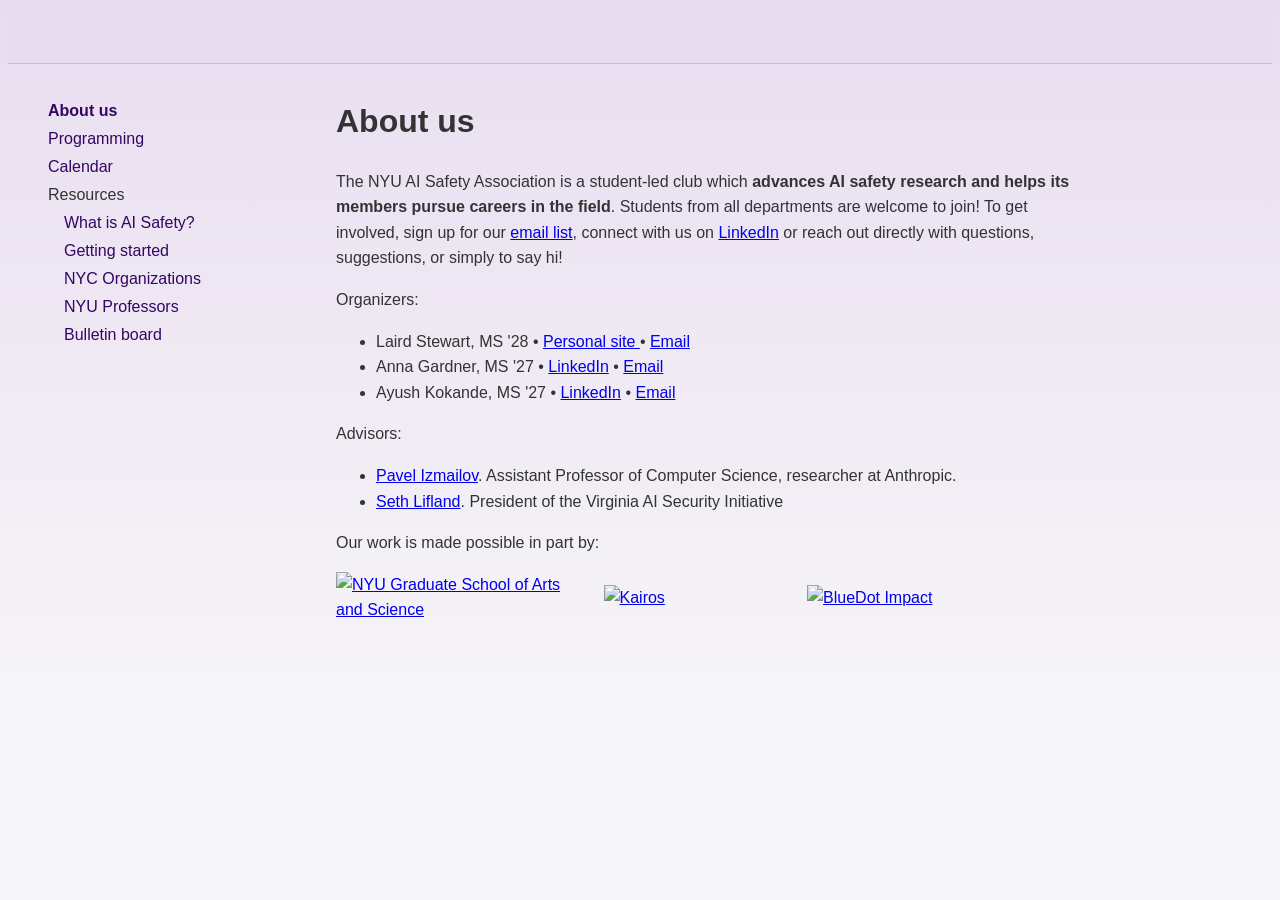
==== about.html @ 50a156ee "update about/getting-started" ====
<!doctype html>
<html lang="en">
  <head>
    <meta charset="utf-8" />
    <meta name="viewport" content="width=device-width, initial-scale=1" />
    <title>NYU AI Safety Association</title>
    <link rel="stylesheet" href="style.css" />
    <link rel="icon" href="assets/site-icon.svg" type="image/svg+xml" />
    <meta
      name="description"
      content="The NYU AI Safety Association is a student-led club that runs AI
      safety programming and supports students pursuing careers in the field."
    />
    <script src="bar-fade.js" defer></script>
  </head>
  <body>
    <header class="topbar">
      <a href="index.html">
        <img class="site-logo" src="assets/topbar-logo.svg" alt="" />
      </a>
      <a class="menu-open" href="#menu" aria-label="Open menu"></a>
      <a class="menu-close" href="#" aria-label="Close menu"></a>
    </header>

    <div class="layout">
      <nav id="menu">
        <a class="menu-close" href="#">Close</a>
        <ul>
          <li><a href="about.html" aria-current="page">About us</a></li>
          <li><a href="programming.html">Programming</a></li>
          <li><a href="calendar.html">Calendar</a></li>
          <li>
            Resources
            <ul>
              <li><a href="what-is-ai-safety.html">What is AI Safety?</a></li>
              <li>
                <a href="getting-started.html">Getting started</a>
              </li>
              <li>
                <a href="related-orgs.html">NYC Organizations</a>
              </li>
              <li>
                <a href="related-profs.html">NYU Professors</a>
              </li>
              <li>
                <a href="bulletin.html">Bulletin board</a>
              </li>
            </ul>
          </li>
        </ul>
      </nav>

      <main>
        <!--
        <p class="announcement-banner">
          <a
            href="https://forms.gle/kxABzH1hu3DUPmqj6"
            target="_blank"
            rel="noopener"
            >RSVP for our information session! (9/18 at 5:30 in Silver 120)</a
          >
        </p>
        -->
        <h1>About us</h1>
        <p>
          The NYU AI Safety Association is a student-led club which
          <b
            >advances AI safety research and helps its members pursue careers in
            the field</b
          >. Students from all departments are welcome to join!
          To get involved, sign up for our
          <a href="https://forms.gle/V8T3M5cYt7i6ho8u5">email list</a>, connect
          with us on
          <a href="https://www.linkedin.com/company/nyu-ai-safety-association/"
            >LinkedIn</a
          >
          or reach out directly with questions, suggestions, or simply to say
          hi!
        </p>
        <p>
        Organizers:
        </p>
        <ul>
          <li>
            Laird Stewart, MS '28 •
            <a href="https://www.lairdstewart.com/">Personal site </a> •
            <a href="mailto:lairdstewart@nyu.edu">Email</a>
          </li>
          <li>
            Anna Gardner, MS '27 •

            <a href="https://www.linkedin.com/in/a-c-gardner-47338a319/"
              >LinkedIn</a
            >
            •
            <a href="mailto:ag7618@nyu.edu">Email</a>
          </li>
          <li>
            Ayush Kokande, MS '27 •
            <a href="https://www.linkedin.com/in/ayush-kokande-2000/"
              >LinkedIn</a
            >
            •
            <a href="mailto:ak13124@nyu.edu">Email</a>
          </li>
        </ul>
        <p>
        Advisors:
        <ul>
          <li>
            <a href="https://izmailovpavel.github.io/">Pavel Izmailov</a>.
            Assistant Professor of Computer Science, researcher at
            Anthropic.
          </li>
          <li>
            <a href="https://www.sethlifland.com/">Seth Lifland</a>. President of the Virginia AI Security Initiative
          </li>
        </ul>
        </p>
        <p>Our work is made possible in part by:</p>
        <p class="support-logos">
          <a class="logo-gsas" href="https://gsas.nyu.edu/">
            <img
              src="assets/gsas-logo.svg"
              alt="NYU Graduate School of Arts and Science"
            />
          </a>
          <a class="logo-kairos" href="https://kairos-project.org/">
            <img src="assets/kairos-logo.svg" alt="Kairos" />
          </a>
          <a class="logo-bluedot" href="https://bluedot.org/">
            <img src="assets/bluedot-logo.svg" alt="BlueDot Impact" />
          </a>
        </p>
      </main>
    </div>
  </body>
</html>
---- style.css ----
/* ---- shared ---- */
/* Montserrat is self-hosted: same origin as this stylesheet, so the browser
   reuses the connection it already has instead of opening two more. One file
   covers both weights — it's the variable font, so 100 900 is the axis it
   carries, and the browser picks 400 or 700 off it. Latin subset only; the
   one glyph the page uses outside that range (↩) falls back to the system
   sans, exactly as it did on Google Fonts. */
@font-face {
  font-family: "Montserrat";
  font-style: normal;
  font-weight: 100 900;
  font-display: swap;   /* show fallback text immediately, swap when the font lands */
  src: url("assets/montserrat-var-latin.woff2") format("woff2");
}

:root {
  --bar-height: 4rem;
  --nyu-violet: #330662;
  --bar-inset: 8px;       /* how far the bar's wire stays off the page's edges */
  --gutter: 3em;          /* the page's left edge: the nav column and the logo both start here */
  --tint-top: #e8ddf0;    /* violet tint at the top of the page, and the bar */
  --off-white: #f7f6f8;   /* what the tint fades into, and the rest of the page */
  --fade: 80vh;           /* how far below the bar the tint takes to reach off-white */
  --rule: rgb(51 6 98 / 0.15);   /* every hairline on the site: --nyu-violet at 15%, just barely there */
  --rule-scrolled: rgb(51 6 98 / 0.28);   /* the wire once the bar matches the page and is all that divides them */
}

body {
  font-family: "Montserrat", sans-serif;
  color: #333333;
  line-height: 1.6;
  margin: 0;
}

/* the tint fades over the first screenful rather than ending on a rule. On
   <html> so it sizes against the canvas; the color under it covers the rest. */
html {
  background: var(--off-white)
              linear-gradient(var(--tint-top), var(--off-white))
              no-repeat top / 100% var(--fade);
}

/* ---- bar at top of screen ---- */
/* one <header class="topbar"> block on every page — copy it verbatim into a new one */
.topbar {
  --scrolled: 0;            /* bar-fade.js: 0 at the top of the page, 1 where the fade ends */

  position: sticky;         /* pinned at every width, over the menu overlay's z-index */
  top: 0;
  z-index: 20;
  box-sizing: border-box;   /* the wire inside the 4rem, so the bar is exactly that tall */
  height: var(--bar-height);
  margin: 0 var(--bar-inset) var(--bar-inset);   /* no top inset: it would vanish on pinning, reading as a shorter bar */
  display: flex;
  align-items: center;
  padding: 0 1.5em 0 calc(var(--gutter) - var(--bar-inset));   /* the gutter less the inset: the logo lands on the nav's edge */

  /* the bar rides the page's fade, so the two always agree across the wire */
  background: var(--tint-top);   /* and stays tinted if the script or color-mix is missing */
  background-color: color-mix(in srgb, var(--off-white) calc(var(--scrolled) * 100%), var(--tint-top));
  /* the same color carried above the bar: Firefox mobile pins it to the layout
     viewport, which lags the visual one while the URL bar slides away, and the
     page would otherwise show through the gap that opens at the top */
  box-shadow: 0 -6rem 0 color-mix(in srgb, var(--off-white) calc(var(--scrolled) * 100%), var(--tint-top));
  border-bottom: 1px solid var(--rule);
  border-bottom-color: color-mix(in srgb, var(--rule-scrolled) calc(var(--scrolled) * 100%), var(--rule));
}

/* the bar centers it, so this is just how big it is */
.topbar .site-logo {
  height: 2.125rem;
  width: auto;                 /* keep the artwork's proportions */
  display: block;              /* no inline baseline gap under the image */
}

/* ---- the nav + content grid, below the bar ---- */
/* named areas, so each breakpoint below just redraws this little map */
.layout {
  padding: 1.5em 1.5em 1.5em var(--gutter);
  display: grid;
  grid-template-columns: 15em minmax(0, 46em);   /* nav sits at the left; 46em caps the article's line length */
  grid-template-areas:
    "nav main"
    "nav notes";                                 /* the notes always sit under the article, at every width */
  gap: 2em;
  counter-reset: noteref endnote;   /* the endnotes are outside <main>, so the counters have to reset here */
}
nav { grid-area: nav; }
main { grid-area: main; }
.endnotes { grid-area: notes; }

/* the rule under the nav's label: the site's hairline instead of the browser's
   2px inset default, and tucked up under the label rather than 0.5em below it */
nav hr {
  margin: 0.1em 0 0.5em;
  border: 0;
  border-top: 1px solid var(--rule);
}

nav ul { list-style: none; margin: 0; padding: 0; }
nav li { margin: 0.15em 0; }
nav ul ul { padding-left: 1em; }

nav a, nav a:visited { color: var(--nyu-violet); }
nav a { text-decoration: none; }
nav a:hover { text-decoration: underline; }
nav [aria-current="page"] { font-weight: bold; }
main h1 {
  margin-top: 0;                            /* line the heading up with the nav */
  color: #333333;
}

/* the mobile-only trigger and close link, hidden on desktop */
.menu-open, .menu-close { display: none; }

/* ---- desktop: sidebar ---- */
/* 60em, not less: the sidebar + gaps cost a fixed 360px, so only here does the
   article get near its 46em cap. The mobile layout is wider at every viewport,
   so switching later only helps the measure. */
@media (min-width: 60em) {
  /* column-gap only: the 2em row gap above still spaces the notes off the article */
  .layout { column-gap: 3em; }

  nav {
    align-self: start;                     /* content height, so the line is exactly as tall as the nav list */
  }
}

/* ---- mobile: full-screen menu via :target ---- */
/* 59.99em, not 60em: max-width and min-width are both inclusive, so a shared
   60em boundary would make this block and the desktop one apply at once. */
@media (max-width: 59.99em) {
  :root { --gutter: 1em; }   /* the layout and the bar narrow together */

  .layout {
    grid-template-columns: 1fr;
    /* no nav row: the nav is hidden or a fixed overlay, so it never occupies one */
    grid-template-areas: "main" "notes";
    gap: 1em;
    padding: var(--gutter);
  }

  nav { display: none; }

  /* the bar's X is the overlay's header — drop the label and rule, list starts at the top */
  .menu-label, nav hr { display: none; }

  /* ---- the hamburger / X, at the right end of the bar ---- */
  /* Two anchors, not one: :target keys off the href, which CSS can't rewrite.
     :has() picks which of them is showing. */
  .menu-open, .topbar .menu-close {
    position: relative;            /* containing block for the two bars below */
    width: 2.75rem;                /* 44px tap target; the icon inside is smaller */
    height: 2.75rem;
    margin-left: auto;             /* right end of the bar */
  }
  /* the middle bar; the outer two are the pseudo-elements */
  .menu-open {
    display: block;
    background: linear-gradient(var(--nyu-violet), var(--nyu-violet)) center / 1.375rem 2px no-repeat;
  }

  body:has(nav:target) .menu-open { display: none; }
  body:has(nav:target) .topbar .menu-close { display: block; }

  .menu-open::before, .menu-open::after,
  .topbar .menu-close::before, .topbar .menu-close::after {
    content: "";
    position: absolute;
    top: 50%; left: 50%;
    width: 1.375rem; height: 2px;
    margin: -1px 0 0 -0.6875rem;   /* half its own size, to center */
    background: var(--nyu-violet);
  }
  .menu-open::before          { transform: translateY(-0.4rem); }
  .menu-open::after           { transform: translateY(0.4rem); }
  .topbar .menu-close::before { transform: rotate(45deg); }
  .topbar .menu-close::after  { transform: rotate(-45deg); }

  /* no :has() — the rules above are dropped whole, so the bar keeps showing the
     hamburger and the overlay needs its own way out */
  @supports not selector(:has(*)) {
    nav:target .menu-close {
      display: block;
      margin-bottom: 1em;
      padding-bottom: 0.5em;
      border-bottom: 1px solid var(--rule);
    }
  }

  nav:target {
    display: block;
    position: fixed;
    inset: var(--bar-height) 0 0 0;   /* the pinned bar's bottom edge; at rest the bar covers the overlap */
    /* the overlay is its own surface over the page, so it has to repeat the
       fade — starting at its own top edge, which is where the page's begins */
    background-color: var(--off-white);
    background-image: linear-gradient(var(--tint-top), var(--off-white));
    background-repeat: no-repeat;
    background-size: 100% var(--fade);
    padding: 1em;
    overflow-y: auto;      /* long trees must stay reachable */
    z-index: 10;
  }

  nav li { margin: 0.5em 0; }   /* larger tap targets */
}

/* ---- announcement banner ---- */
/* NYU accent yellow #f4ec51 */
.announcement-banner,
.announcement-card {
  padding: 0.75em 1em;
  background: #f4ec5132;
  border: 1px solid #cfc23c80;
  border-radius: 10px;
  font-size: 0.95em;
  color: #4a4400; /* font color */
}
/* pointing hand is decoration. assets/manicule.svg is Apple Symbols' own U+261E
   outline, extracted with fonttools, so it can't be swapped for a fallback font:
   iOS has no Apple Symbols and was substituting color emoji, which sits higher. */
.announcement-banner::before,
.announcement-card::before {
  content: "";
  display: inline-block;
  width: 1.53em;
  height: 0.78em;   /* the glyph's bbox, 1563x795 units, as a fraction of its em */
  margin-right: 0.24em;
  vertical-align: -0.1em;
  background: url("assets/manicule.svg") no-repeat center / contain;
}
.announcement-banner a,
.announcement-card a { color: inherit; }

.announcement-banner { margin: 0 0 1.5em; }

/* a row of cards instead of one full-width strip: the row carries the spacing */
.announcement-row {
  display: flex;
  flex-wrap: wrap;
  gap: 1em;
  margin: 0 0 1.5em;
}
/* equal basis + equal grow = equal halves; they wrap to full width below ~33em */
.announcement-card {
  flex: 1 1 16em;
  margin: 0;
}

/* ---- pill button ---- */
/* a radius past half the height makes each end a semicircle at any size */
.pill-button {
  display: inline-flex;
  align-items: center;
  align-self: center;
  padding: 0.5em 1em;
  margin: 0.5em 0.5em 0.5em 0;
  border: 1px solid #333333;
  border-radius: 999px;
  background: transparent;
  color: #333333;
  font-size: 0.95em;
  font-weight: 400;
  text-decoration: none;
  white-space: nowrap;
  transition: background-color 0.2s, color 0.2s;
}
.pill-button:hover,
.pill-button:focus-visible {
  background: #333333;
  color: #fff;
}

/* ---- endnotes ---- */
/* Both numerals are generated, so document order is the only source of truth:
   the refs count up through the prose, the notes count down the list, and the
   two can't drift apart the way hand-typed numbers do. The counters are reset
   on .layout, up with the grid, since .endnotes sits outside <main>. */
/* the ref is one <a>: no <sup>, since role="doc-noteref" carries that meaning,
   and no wrapper — the id lives on the anchor, which is all the backlink needs */
.noteref {
  counter-increment: noteref;
  vertical-align: super;
  font-size: 0.75em;
}
/* the link's only content, so the brackets and numeral are all click target.
   The brackets are what let two notes on one word read as "[4][5]" rather than
   "45" — no separator between them, so the refs need nothing wrapped around them */
.noteref::after { content: "[" counter(noteref) "]"; }

/* stacked under the article: the hairline runs across the top, and the grid's
   own 2em row gap does the spacing */
.endnotes {
  padding-top: 1em;
  border-top: 1px solid var(--rule);
}
.endnotes ol { list-style: none; padding-left: 0; }   /* the counter numbers these, not the list marker */
.endnotes li { counter-increment: endnote; margin-bottom: 0.5em; }
.endnotes li::before { content: counter(endnote) ". "; }

/* mark whichever end of the jump you were sent to — the note going down, the
   numeral coming back up — so the eye lands on it without hunting the paragraph.
   Only one :target exists at a time, so the old highlight clears itself. */
/* NYU brand yellow accent color (#f4ec51) with 40% opacity equivalent */
.endnotes li:target,
.noteref:target { background: #f4ec5166; }

/* under 60em the topbar is sticky, so an un-offset jump parks the target under it.
   main h2 is here for links to a section's own id, e.g. resources.html#profs. */
.noteref, .endnotes li, main h2 { scroll-margin-top: calc(var(--bar-height) + 1em); }

/* ---- embedded google calendar ---- */
.calendar-embed {
  display: block;
  width: 100%;
  height: 600px;
  border: 0;
}

/* ---- sponsor logos ---- */
/* Each logo's flex-grow is its aspect ratio, so the widths land in proportion
   and the three wordmarks all come out the same height at any column width. */
.support-logos {
  display: flex;
  align-items: center;
  gap: 1.5rem;
}
.support-logos a { min-width: 0; }
.support-logos img { display: block; width: 100%; height: auto; }
.logo-kairos { flex: 5.11 1 0; }
.logo-bluedot { flex: 7.54 1 0; }
.logo-gsas { flex: 6.93 1 0; }

@media (max-width: 59.99em) {
  .support-logos { flex-direction: column; align-items: flex-start; }
  /* stacked, so each one sits at its own natural size instead of a shared row height */
  .support-logos a { flex: 0 0 auto; }
  /* under the ~2.2rem the desktop row works out to at its 46em cap */
  .support-logos img { width: auto; height: 2rem; }
}
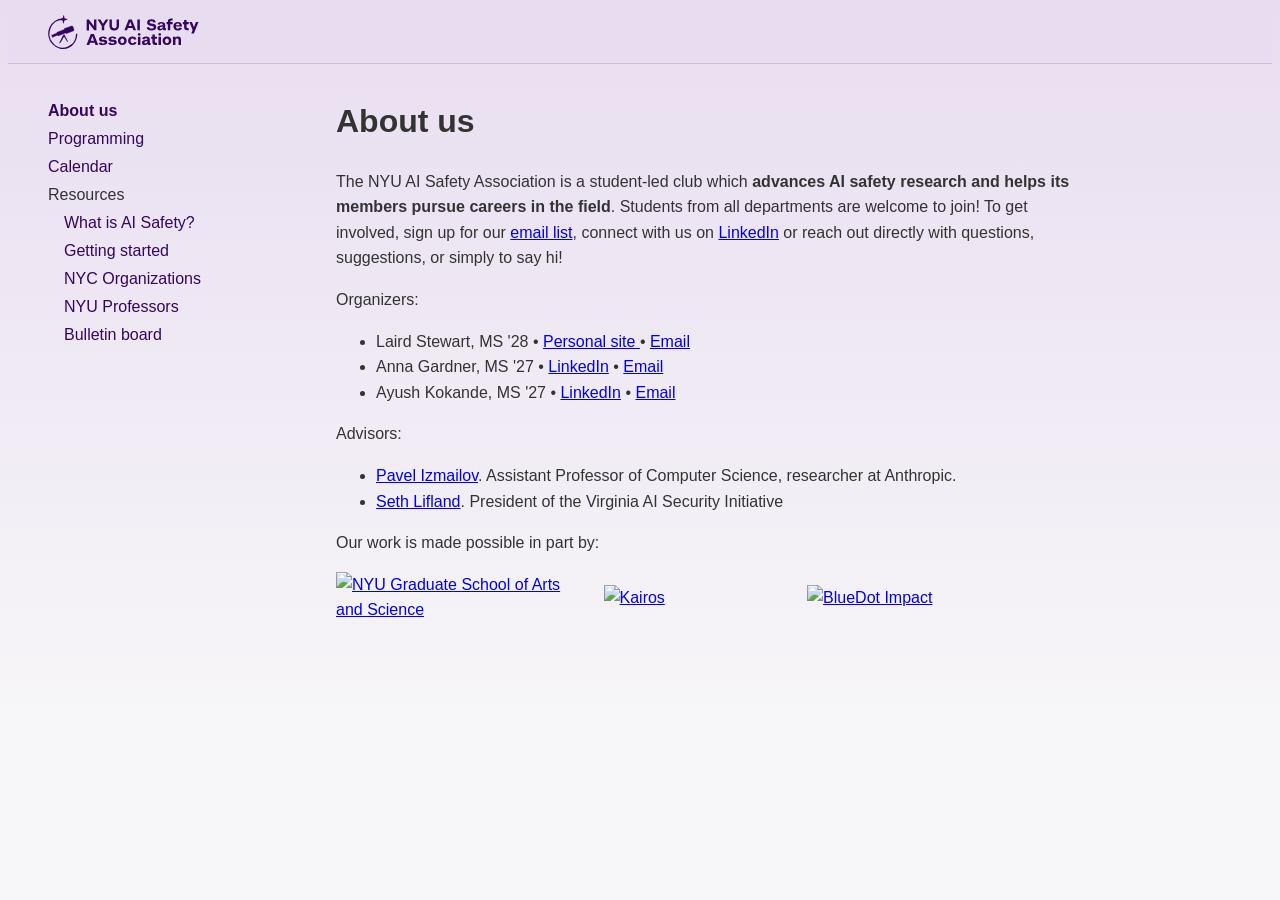
==== commit c6a5960a: "inline topbar logo svg to stop flicker on page load Co-Authored-By: Claude Opus 5.5 <noreply@anthrop" ====
--- a/about.html
+++ b/about.html
@@ -15,8 +15,20 @@
   </head>
   <body>
     <header class="topbar">
-      <a href="index.html">
-        <img class="site-logo" src="assets/topbar-logo.svg" alt="" />
+      <a href="/">
+        <svg class="site-logo" viewBox="0 0 461.17099 104.32868" width="461" height="104" fill="#330662" aria-hidden="true">
+          <path d="m 233.69899,47.055132 h 8.208 l 2.64,-7.056 h 14.304 l 2.592,7.056 h 8.208 l -13.248,-33.6 h -9.456 z m 13.056,-13.008 4.992,-13.488 4.944,13.488 z m 26.78398,13.008 h 7.728 v -33.6 h -7.728 z m 43.44001,0.528 c 9.168,0 14.304,-3.84 14.304,-11.04 0,-6.048 -3.504,-8.688 -10.032,-9.648 l -6.144,-0.912 c -2.64,-0.384 -4.128,-1.296 -4.128,-3.504 0,-2.496 2.016,-3.648 5.568,-3.648 3.744,0 5.568,1.44 6,4.512 l 7.536,-1.344 c -0.672,-5.328 -5.568,-9.024 -13.44,-9.024 -8.4,0 -13.2,3.6 -13.2,10.368 0,5.52 3.312,8.352 9.744,9.264 l 5.712,0.816 c 3.168,0.48 4.896,1.344 4.896,3.936 0,2.928 -2.4,4.416 -6.576,4.416 -4.56,0 -7.152,-1.68 -7.536,-4.992 l -7.68,1.584 c 0.72,5.376 6,9.216 14.976,9.216 z m 26.11199,-0.288 c 3.792,0 7.056,-1.392 8.592,-4.032 0.288,2.544 1.68,3.792 5.328,3.792 h 4.32 v -6.096 h -0.912 c -1.152,0 -1.536,-0.48 -1.536,-2.064 v -9.072 c 0,-5.664 -4.032,-8.448 -11.136,-8.448 -8.016,0 -11.664,3.504 -12.48,7.008 l 7.104,1.68 c 0.528,-2.4 2.064,-3.888 4.992,-3.888 2.736,0 4.176,1.056 4.176,2.832 v 0.096 c 0,1.488 -0.912,1.824 -3.264,2.352 l -5.904,1.248 c -5.232,1.008 -7.584,3.456 -7.584,7.44 0,4.608 3.024,7.152 8.304,7.152 z m 2.544,-4.8 c -2.064,0 -3.216,-0.96 -3.216,-2.784 0,-1.824 1.152,-2.592 3.216,-3.168 l 2.928,-0.768 c 1.488,-0.432 2.304,-0.72 3.024,-1.104 v 1.392 c 0,4.08 -2.64,6.432 -5.952,6.432 z m 21.36006,-21.888 v 1.248 h -3.888 v 6.288 h 3.888 v 18.912 h 7.584 v -18.912 h 7.392 v -6.288 h -7.392 v -1.104 c 0,-2.688 1.296,-3.888 3.984,-3.888 h 3.408 v -6.096 h -4.32 c -7.008,0 -10.656,3.408 -10.656,9.84 z m 30.52792,26.928 c 7.584,0 11.856,-3.504 13.104,-7.152 l -7.488,-1.968 c -0.96,2.448 -2.832,3.504 -5.568,3.504 -3.984,0 -5.616,-2.352 -5.904,-6.336 h 18.96 v -1.056 c 0,-8.496 -5.088,-13.2 -12.96,-13.2 -8.544,0 -13.584,5.328 -13.584,13.152 0,7.728 4.752,13.056 13.44,13.056 z m -5.712,-15.84 c 0.624,-3.744 2.736,-5.28 5.664,-5.28 3.12,0 5.232,1.68 5.664,5.28 z m 35.136,15.36 h 4.272 v -6.672 h -2.352 c -3.168,0 -4.224,-1.056 -4.224,-4.416 v -7.824 h 6.576 v -6.288 h -6.576 v -6.816 h -7.584 v 6.816 h -3.888 v 6.288 h 3.888 v 8.88 c 0,6.72 2.976,10.032 9.888,10.032 z m 15.45604,1.488 -3.408,8.112 h 8.016 l 14.16,-34.8 h -7.824 l -6.096,15.264 -6.144,-15.264 h -7.824 l 9.168,22.416 c 0.672,1.632 0.72,2.448 -0.048,4.272 z" />
+          <path d="m 117.48668,91.851967 h 8.208 l 2.64,-7.056 h 14.304 l 2.592,7.056 h 8.208 l -13.248,-33.6 h -9.456 z m 13.056,-13.008 4.992,-13.488 4.944,13.488 z m 37.10403,13.488 c 9.504,0 13.632,-3.216 13.632,-8.448 0,-4.608 -3.12,-7.2 -8.928,-7.632 l -5.52,-0.432 c -2.16,-0.24 -3.12,-0.864 -3.12,-2.304 0,-1.68 1.536,-2.592 4.32,-2.592 2.688,0 4.128,1.008 4.416,2.736 l 7.92,-1.2 c -0.528,-3.744 -4.56,-6.288 -12.048,-6.288 -8.4,0 -12.432,3.072 -12.432,8.016 0,4.656 3.312,7.152 9.216,7.584 l 4.992,0.384 c 2.112,0.192 3.12,0.768 3.12,2.4 0,1.92 -1.776,3.024 -4.944,3.024 -3.264,0 -5.04,-1.2 -5.424,-3.216 l -8.256,1.488 c 0.576,3.84 4.272,6.48 13.056,6.48 z m 29.18399,0 c 9.504,0 13.632,-3.216 13.632,-8.448 0,-4.608 -3.12,-7.2 -8.928,-7.632 l -5.52,-0.432 c -2.16,-0.24 -3.12,-0.864 -3.12,-2.304 0,-1.68 1.536,-2.592 4.32,-2.592 2.688,0 4.128,1.008 4.416,2.736 l 7.92,-1.2 c -0.528,-3.744 -4.56,-6.288 -12.048,-6.288 -8.4,0 -12.432,3.072 -12.432,8.016 0,4.656 3.312,7.152 9.216,7.584 l 4.992,0.384 c 2.112,0.192 3.12,0.768 3.12,2.4 0,1.92 -1.776,3.024 -4.944,3.024 -3.264,0 -5.04,-1.2 -5.424,-3.216 l -8.256,1.488 c 0.576,3.84 4.272,6.48 13.056,6.48 z m 30.52798,0 c 8.544,0 13.44,-5.04 13.44,-13.104 0,-8.064 -4.896,-13.104 -13.44,-13.104 -8.496,0 -13.392,5.04 -13.392,13.104 0,8.064 4.896,13.104 13.392,13.104 z m 0,-5.616 c -3.888,0 -5.76,-2.832 -5.76,-7.488 0,-4.656 1.872,-7.44 5.76,-7.44 3.936,0 5.808,2.784 5.808,7.44 0,4.656 -1.872,7.488 -5.808,7.488 z m 31.24801,5.616 c 7.056,0 11.424,-3.744 12.624,-7.824 l -7.2,-1.968 c -0.96,2.544 -2.784,3.84 -5.424,3.84 -3.744,0 -5.856,-2.496 -5.856,-7.152 0,-4.8 2.208,-7.152 5.568,-7.152 2.784,0 4.464,1.344 5.136,4.176 l 7.392,-1.728 c -0.72,-4.56 -5.28,-8.4 -12.288,-8.4 -8.448,0 -13.44,5.28 -13.44,13.152 0,7.776 4.8,13.056 13.488,13.056 z m 16.75205,-0.48 h 7.584 v -25.2 h -7.584 z m 3.792,-28.464 c 2.688,0 4.224,-1.296 4.224,-3.552 0,-2.256 -1.536,-3.6 -4.224,-3.6 -2.688,0 -4.224,1.344 -4.224,3.6 0,2.256 1.536,3.552 4.224,3.552 z m 16.79997,28.704 c 3.792,0 7.056,-1.392 8.592,-4.032 0.288,2.544 1.68,3.792 5.328,3.792 h 4.32 v -6.096 h -0.912 c -1.152,0 -1.536,-0.48 -1.536,-2.064 v -9.072 c 0,-5.664 -4.032,-8.448 -11.136,-8.448 -8.016,0 -11.664,3.504 -12.48,7.008 l 7.104,1.68 c 0.528,-2.4 2.064,-3.888 4.992,-3.888 2.736,0 4.176,1.056 4.176,2.832 v 0.096 c 0,1.488 -0.912,1.824 -3.264,2.352 l -5.904,1.248 c -5.232,1.008 -7.584,3.456 -7.584,7.44 0,4.608 3.024,7.152 8.304,7.152 z m 2.544,-4.8 c -2.064,0 -3.216,-0.96 -3.216,-2.784 0,-1.824 1.152,-2.592 3.216,-3.168 l 2.928,-0.768 c 1.488,-0.432 2.304,-0.72 3.024,-1.104 v 1.392 c 0,4.08 -2.64,6.432 -5.952,6.432 z m 31.05603,4.56 h 4.272 v -6.672 h -2.352 c -3.168,0 -4.224,-1.056 -4.224,-4.416 v -7.824 h 6.576 v -6.288 h -6.576 v -6.816 h -7.584 v 6.816 h -3.888 v 6.288 h 3.888 v 8.88 c 0,6.72 2.976,10.032 9.888,10.032 z m 8.88005,0 h 7.584 v -25.2 h -7.584 z m 3.792,-28.464 c 2.688,0 4.224,-1.296 4.224,-3.552 0,-2.256 -1.536,-3.6 -4.224,-3.6 -2.688,0 -4.224,1.344 -4.224,3.6 0,2.256 1.536,3.552 4.224,3.552 z m 22.17596,28.944 c 8.544,0 13.44,-5.04 13.44,-13.104 0,-8.064 -4.896,-13.104 -13.44,-13.104 -8.496,0 -13.392,5.04 -13.392,13.104 0,8.064 4.896,13.104 13.392,13.104 z m 0,-5.616 c -3.888,0 -5.76,-2.832 -5.76,-7.488 0,-4.656 1.872,-7.44 5.76,-7.44 3.936,0 5.808,2.784 5.808,7.44 0,4.656 -1.872,7.488 -5.808,7.488 z m 35.52001,-9.984 v 15.12 h 7.584 v -15.6 c 0,-6.624 -3.168,-10.08 -9.168,-10.08 -3.36,0 -6.096,1.056 -7.92,3.6 v -3.12 h -7.584 v 25.2 h 7.584 v -14.544 c 0,-3.456 1.872,-5.424 4.896,-5.424 3.168,0 4.608,1.728 4.608,4.848 z" />
+          <g transform="matrix(1.9739566,0,0,1.9739566,-640.04014,-272.68042)">
+            <path d="M 419.46,154.73 V 145 h 3.76 v 9.64 c 0,2.77 1.39,4.21 3.68,4.21 2.29,0 3.68,-1.39 3.68,-4.09 V 145 h 3.75 v 9.62 c 0,5.16 -2.9,7.69 -7.47,7.69 -4.57,0 -7.4,-2.56 -7.4,-7.58 z" />
+            <path d="M 407.56,155.32 401.01,145 h 4.38 l 4.07,6.84 4.14,-6.84 h 4.26 l -6.55,10.24 v 6.79 h -3.75 z" />
+            <path d="m 384,145 h 3.46 l 8,10.49 V 145 h 3.7 v 17 h -3.21 l -8.25,-10.8 v 10.84 H 384 Z" />
+          </g>
+          <path stroke="#330662" stroke-width="0.765502" d="m 73.405654,33.281091 c 0,0 6.549767,5.755117 5.500129,14.998183 l -23.931859,9.286648 c 0,0 -1.141035,-0.753021 -1.799365,-2.393744 l -22.251568,8.955586 c 0,0 -0.855826,-0.820353 -1.645818,-2.187618 l -14.483265,5.26396 c 0,0 0.460824,0.820361 -0.131675,2.255989 0,0 -4.6741408,-2.734532 -3.554974,-9.639206 0,0 0.855827,0.205086 1.382495,1.230534 l 14.022429,-5.469055 c 0,0 -0.263334,-0.957095 0.263334,-2.93961 L 48.961249,44.37081 c 0,0 0.06584,-1.914171 0.329169,-2.734531 z" />
+          <path stroke="#330662" stroke-width="0.765502" d="m 48.60744,65.933493 9.520334,15.209599 c 0,0 2.746249,2.725051 1.34261,-1.20409 -1.403639,-3.92915 -9.703421,-19.392231 -9.703421,-19.392231 0,0 -1.159523,-1.204098 -2.746258,0.380233 -1.586718,1.584333 -12.44967,24.652213 -12.44967,24.652213 0,0 -0.854383,2.218067 1.15953,1.013968 2.013924,-1.20409 12.876875,-20.659692 12.876875,-20.659692 z" />
+          <path fill="none" stroke="#330662" stroke-width="4.2542" stroke-linejoin="round" transform="matrix(0.85361588,-0.52090299,0.4949277,0.86893416,0,0)" d="M 47.420168,94.768113 A 42.834152,44.335403 0 0 1 4.3587992,116.45496 42.834152,44.335403 0 0 1 -31.214278,83.271297 42.834152,44.335403 0 0 1 -14.835951,36.693685 42.834152,44.335403 0 0 1 33.02236,34.939904" />
+          <path transform="matrix(-0.38624034,0.51350861,-0.48598577,-0.41286897,105.0823,19.486383)" d="M 63.336257,94.99811 C 62.158873,95.854389 51.649222,85.770373 50.211205,85.543318 48.773188,85.316263 35.66785,91.671596 34.811571,90.494212 33.955292,89.316829 44.039308,78.807177 44.266363,77.36916 44.493418,75.931143 38.138085,62.825805 39.315469,61.969526 c 1.177383,-0.856279 11.687035,9.227737 13.125052,9.454792 1.438017,0.227056 14.543355,-6.128278 15.399634,-4.950894 0.856279,1.177384 -9.227737,11.687035 -9.454792,13.125052 -0.227056,1.438017 6.128278,14.543355 4.950894,15.399634 z" />
+        </svg>
       </a>
       <a class="menu-open" href="#menu" aria-label="Open menu"></a>
       <a class="menu-close" href="#" aria-label="Close menu"></a>
@@ -26,24 +38,24 @@
       <nav id="menu">
         <a class="menu-close" href="#">Close</a>
         <ul>
-          <li><a href="about.html" aria-current="page">About us</a></li>
-          <li><a href="programming.html">Programming</a></li>
-          <li><a href="calendar.html">Calendar</a></li>
+          <li><a href="/about" aria-current="page">About us</a></li>
+          <li><a href="/programming">Programming</a></li>
+          <li><a href="/calendar">Calendar</a></li>
           <li>
             Resources
             <ul>
-              <li><a href="what-is-ai-safety.html">What is AI Safety?</a></li>
+              <li><a href="/what-is-ai-safety">What is AI Safety?</a></li>
               <li>
-                <a href="getting-started.html">Getting started</a>
+                <a href="/getting-started">Getting started</a>
               </li>
               <li>
-                <a href="related-orgs.html">NYC Organizations</a>
+                <a href="/related-orgs">NYC Organizations</a>
               </li>
               <li>
-                <a href="related-profs.html">NYU Professors</a>
+                <a href="/related-profs">NYU Professors</a>
               </li>
               <li>
-                <a href="bulletin.html">Bulletin board</a>
+                <a href="/bulletin">Bulletin board</a>
               </li>
             </ul>
           </li>
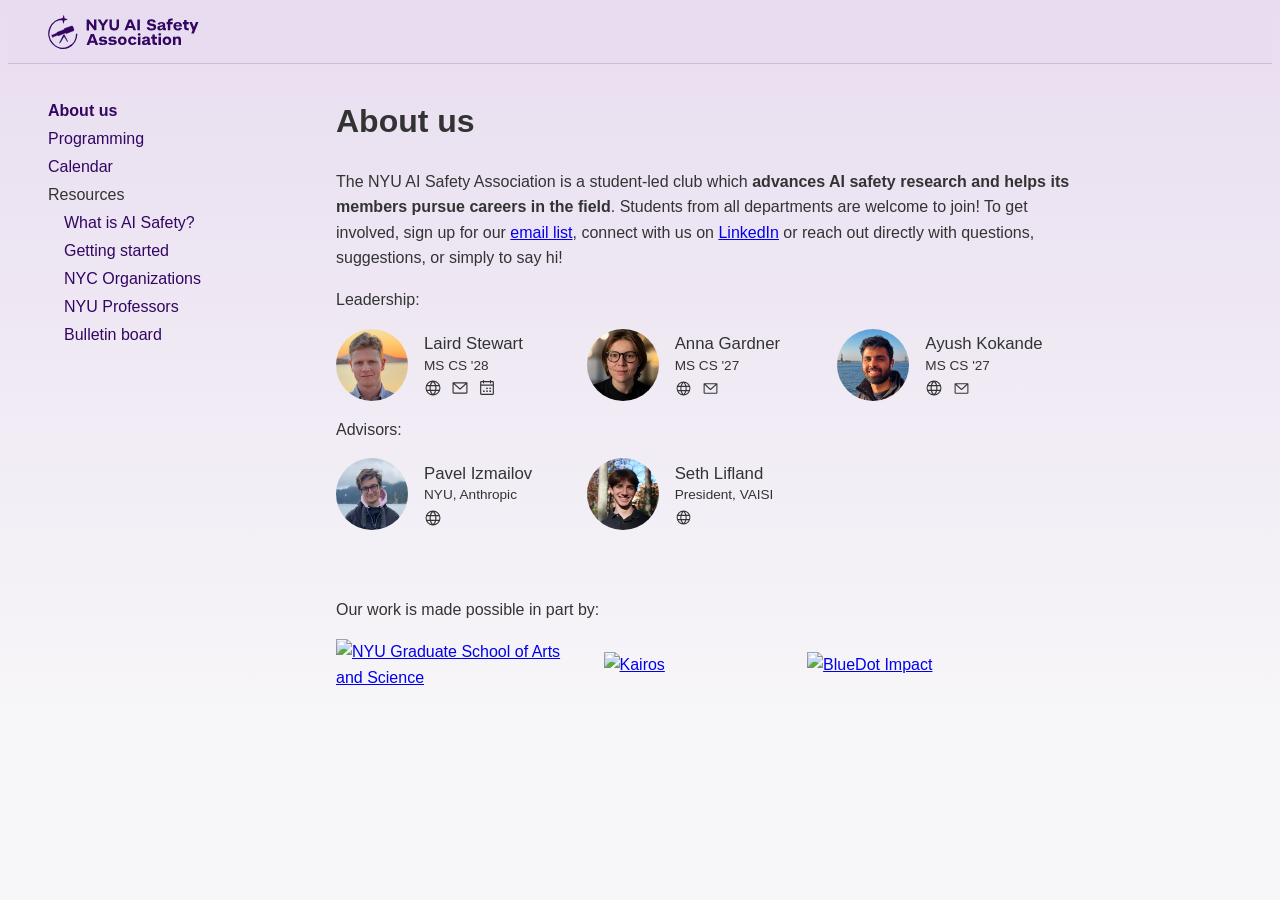
==== commit a08c2982: "add headshot cards for leadership and advisors on about page Co-Authored-By: Claude Opus 5.5 <norepl" ====
--- a/about.html
+++ b/about.html
@@ -16,18 +16,53 @@
   <body>
     <header class="topbar">
       <a href="/">
-        <svg class="site-logo" viewBox="0 0 461.17099 104.32868" width="461" height="104" fill="#330662" aria-hidden="true">
-          <path d="m 233.69899,47.055132 h 8.208 l 2.64,-7.056 h 14.304 l 2.592,7.056 h 8.208 l -13.248,-33.6 h -9.456 z m 13.056,-13.008 4.992,-13.488 4.944,13.488 z m 26.78398,13.008 h 7.728 v -33.6 h -7.728 z m 43.44001,0.528 c 9.168,0 14.304,-3.84 14.304,-11.04 0,-6.048 -3.504,-8.688 -10.032,-9.648 l -6.144,-0.912 c -2.64,-0.384 -4.128,-1.296 -4.128,-3.504 0,-2.496 2.016,-3.648 5.568,-3.648 3.744,0 5.568,1.44 6,4.512 l 7.536,-1.344 c -0.672,-5.328 -5.568,-9.024 -13.44,-9.024 -8.4,0 -13.2,3.6 -13.2,10.368 0,5.52 3.312,8.352 9.744,9.264 l 5.712,0.816 c 3.168,0.48 4.896,1.344 4.896,3.936 0,2.928 -2.4,4.416 -6.576,4.416 -4.56,0 -7.152,-1.68 -7.536,-4.992 l -7.68,1.584 c 0.72,5.376 6,9.216 14.976,9.216 z m 26.11199,-0.288 c 3.792,0 7.056,-1.392 8.592,-4.032 0.288,2.544 1.68,3.792 5.328,3.792 h 4.32 v -6.096 h -0.912 c -1.152,0 -1.536,-0.48 -1.536,-2.064 v -9.072 c 0,-5.664 -4.032,-8.448 -11.136,-8.448 -8.016,0 -11.664,3.504 -12.48,7.008 l 7.104,1.68 c 0.528,-2.4 2.064,-3.888 4.992,-3.888 2.736,0 4.176,1.056 4.176,2.832 v 0.096 c 0,1.488 -0.912,1.824 -3.264,2.352 l -5.904,1.248 c -5.232,1.008 -7.584,3.456 -7.584,7.44 0,4.608 3.024,7.152 8.304,7.152 z m 2.544,-4.8 c -2.064,0 -3.216,-0.96 -3.216,-2.784 0,-1.824 1.152,-2.592 3.216,-3.168 l 2.928,-0.768 c 1.488,-0.432 2.304,-0.72 3.024,-1.104 v 1.392 c 0,4.08 -2.64,6.432 -5.952,6.432 z m 21.36006,-21.888 v 1.248 h -3.888 v 6.288 h 3.888 v 18.912 h 7.584 v -18.912 h 7.392 v -6.288 h -7.392 v -1.104 c 0,-2.688 1.296,-3.888 3.984,-3.888 h 3.408 v -6.096 h -4.32 c -7.008,0 -10.656,3.408 -10.656,9.84 z m 30.52792,26.928 c 7.584,0 11.856,-3.504 13.104,-7.152 l -7.488,-1.968 c -0.96,2.448 -2.832,3.504 -5.568,3.504 -3.984,0 -5.616,-2.352 -5.904,-6.336 h 18.96 v -1.056 c 0,-8.496 -5.088,-13.2 -12.96,-13.2 -8.544,0 -13.584,5.328 -13.584,13.152 0,7.728 4.752,13.056 13.44,13.056 z m -5.712,-15.84 c 0.624,-3.744 2.736,-5.28 5.664,-5.28 3.12,0 5.232,1.68 5.664,5.28 z m 35.136,15.36 h 4.272 v -6.672 h -2.352 c -3.168,0 -4.224,-1.056 -4.224,-4.416 v -7.824 h 6.576 v -6.288 h -6.576 v -6.816 h -7.584 v 6.816 h -3.888 v 6.288 h 3.888 v 8.88 c 0,6.72 2.976,10.032 9.888,10.032 z m 15.45604,1.488 -3.408,8.112 h 8.016 l 14.16,-34.8 h -7.824 l -6.096,15.264 -6.144,-15.264 h -7.824 l 9.168,22.416 c 0.672,1.632 0.72,2.448 -0.048,4.272 z" />
-          <path d="m 117.48668,91.851967 h 8.208 l 2.64,-7.056 h 14.304 l 2.592,7.056 h 8.208 l -13.248,-33.6 h -9.456 z m 13.056,-13.008 4.992,-13.488 4.944,13.488 z m 37.10403,13.488 c 9.504,0 13.632,-3.216 13.632,-8.448 0,-4.608 -3.12,-7.2 -8.928,-7.632 l -5.52,-0.432 c -2.16,-0.24 -3.12,-0.864 -3.12,-2.304 0,-1.68 1.536,-2.592 4.32,-2.592 2.688,0 4.128,1.008 4.416,2.736 l 7.92,-1.2 c -0.528,-3.744 -4.56,-6.288 -12.048,-6.288 -8.4,0 -12.432,3.072 -12.432,8.016 0,4.656 3.312,7.152 9.216,7.584 l 4.992,0.384 c 2.112,0.192 3.12,0.768 3.12,2.4 0,1.92 -1.776,3.024 -4.944,3.024 -3.264,0 -5.04,-1.2 -5.424,-3.216 l -8.256,1.488 c 0.576,3.84 4.272,6.48 13.056,6.48 z m 29.18399,0 c 9.504,0 13.632,-3.216 13.632,-8.448 0,-4.608 -3.12,-7.2 -8.928,-7.632 l -5.52,-0.432 c -2.16,-0.24 -3.12,-0.864 -3.12,-2.304 0,-1.68 1.536,-2.592 4.32,-2.592 2.688,0 4.128,1.008 4.416,2.736 l 7.92,-1.2 c -0.528,-3.744 -4.56,-6.288 -12.048,-6.288 -8.4,0 -12.432,3.072 -12.432,8.016 0,4.656 3.312,7.152 9.216,7.584 l 4.992,0.384 c 2.112,0.192 3.12,0.768 3.12,2.4 0,1.92 -1.776,3.024 -4.944,3.024 -3.264,0 -5.04,-1.2 -5.424,-3.216 l -8.256,1.488 c 0.576,3.84 4.272,6.48 13.056,6.48 z m 30.52798,0 c 8.544,0 13.44,-5.04 13.44,-13.104 0,-8.064 -4.896,-13.104 -13.44,-13.104 -8.496,0 -13.392,5.04 -13.392,13.104 0,8.064 4.896,13.104 13.392,13.104 z m 0,-5.616 c -3.888,0 -5.76,-2.832 -5.76,-7.488 0,-4.656 1.872,-7.44 5.76,-7.44 3.936,0 5.808,2.784 5.808,7.44 0,4.656 -1.872,7.488 -5.808,7.488 z m 31.24801,5.616 c 7.056,0 11.424,-3.744 12.624,-7.824 l -7.2,-1.968 c -0.96,2.544 -2.784,3.84 -5.424,3.84 -3.744,0 -5.856,-2.496 -5.856,-7.152 0,-4.8 2.208,-7.152 5.568,-7.152 2.784,0 4.464,1.344 5.136,4.176 l 7.392,-1.728 c -0.72,-4.56 -5.28,-8.4 -12.288,-8.4 -8.448,0 -13.44,5.28 -13.44,13.152 0,7.776 4.8,13.056 13.488,13.056 z m 16.75205,-0.48 h 7.584 v -25.2 h -7.584 z m 3.792,-28.464 c 2.688,0 4.224,-1.296 4.224,-3.552 0,-2.256 -1.536,-3.6 -4.224,-3.6 -2.688,0 -4.224,1.344 -4.224,3.6 0,2.256 1.536,3.552 4.224,3.552 z m 16.79997,28.704 c 3.792,0 7.056,-1.392 8.592,-4.032 0.288,2.544 1.68,3.792 5.328,3.792 h 4.32 v -6.096 h -0.912 c -1.152,0 -1.536,-0.48 -1.536,-2.064 v -9.072 c 0,-5.664 -4.032,-8.448 -11.136,-8.448 -8.016,0 -11.664,3.504 -12.48,7.008 l 7.104,1.68 c 0.528,-2.4 2.064,-3.888 4.992,-3.888 2.736,0 4.176,1.056 4.176,2.832 v 0.096 c 0,1.488 -0.912,1.824 -3.264,2.352 l -5.904,1.248 c -5.232,1.008 -7.584,3.456 -7.584,7.44 0,4.608 3.024,7.152 8.304,7.152 z m 2.544,-4.8 c -2.064,0 -3.216,-0.96 -3.216,-2.784 0,-1.824 1.152,-2.592 3.216,-3.168 l 2.928,-0.768 c 1.488,-0.432 2.304,-0.72 3.024,-1.104 v 1.392 c 0,4.08 -2.64,6.432 -5.952,6.432 z m 31.05603,4.56 h 4.272 v -6.672 h -2.352 c -3.168,0 -4.224,-1.056 -4.224,-4.416 v -7.824 h 6.576 v -6.288 h -6.576 v -6.816 h -7.584 v 6.816 h -3.888 v 6.288 h 3.888 v 8.88 c 0,6.72 2.976,10.032 9.888,10.032 z m 8.88005,0 h 7.584 v -25.2 h -7.584 z m 3.792,-28.464 c 2.688,0 4.224,-1.296 4.224,-3.552 0,-2.256 -1.536,-3.6 -4.224,-3.6 -2.688,0 -4.224,1.344 -4.224,3.6 0,2.256 1.536,3.552 4.224,3.552 z m 22.17596,28.944 c 8.544,0 13.44,-5.04 13.44,-13.104 0,-8.064 -4.896,-13.104 -13.44,-13.104 -8.496,0 -13.392,5.04 -13.392,13.104 0,8.064 4.896,13.104 13.392,13.104 z m 0,-5.616 c -3.888,0 -5.76,-2.832 -5.76,-7.488 0,-4.656 1.872,-7.44 5.76,-7.44 3.936,0 5.808,2.784 5.808,7.44 0,4.656 -1.872,7.488 -5.808,7.488 z m 35.52001,-9.984 v 15.12 h 7.584 v -15.6 c 0,-6.624 -3.168,-10.08 -9.168,-10.08 -3.36,0 -6.096,1.056 -7.92,3.6 v -3.12 h -7.584 v 25.2 h 7.584 v -14.544 c 0,-3.456 1.872,-5.424 4.896,-5.424 3.168,0 4.608,1.728 4.608,4.848 z" />
+        <svg
+          class="site-logo"
+          viewBox="0 0 461.17099 104.32868"
+          width="461"
+          height="104"
+          fill="#330662"
+          aria-hidden="true"
+        >
+          <path
+            d="m 233.69899,47.055132 h 8.208 l 2.64,-7.056 h 14.304 l 2.592,7.056 h 8.208 l -13.248,-33.6 h -9.456 z m 13.056,-13.008 4.992,-13.488 4.944,13.488 z m 26.78398,13.008 h 7.728 v -33.6 h -7.728 z m 43.44001,0.528 c 9.168,0 14.304,-3.84 14.304,-11.04 0,-6.048 -3.504,-8.688 -10.032,-9.648 l -6.144,-0.912 c -2.64,-0.384 -4.128,-1.296 -4.128,-3.504 0,-2.496 2.016,-3.648 5.568,-3.648 3.744,0 5.568,1.44 6,4.512 l 7.536,-1.344 c -0.672,-5.328 -5.568,-9.024 -13.44,-9.024 -8.4,0 -13.2,3.6 -13.2,10.368 0,5.52 3.312,8.352 9.744,9.264 l 5.712,0.816 c 3.168,0.48 4.896,1.344 4.896,3.936 0,2.928 -2.4,4.416 -6.576,4.416 -4.56,0 -7.152,-1.68 -7.536,-4.992 l -7.68,1.584 c 0.72,5.376 6,9.216 14.976,9.216 z m 26.11199,-0.288 c 3.792,0 7.056,-1.392 8.592,-4.032 0.288,2.544 1.68,3.792 5.328,3.792 h 4.32 v -6.096 h -0.912 c -1.152,0 -1.536,-0.48 -1.536,-2.064 v -9.072 c 0,-5.664 -4.032,-8.448 -11.136,-8.448 -8.016,0 -11.664,3.504 -12.48,7.008 l 7.104,1.68 c 0.528,-2.4 2.064,-3.888 4.992,-3.888 2.736,0 4.176,1.056 4.176,2.832 v 0.096 c 0,1.488 -0.912,1.824 -3.264,2.352 l -5.904,1.248 c -5.232,1.008 -7.584,3.456 -7.584,7.44 0,4.608 3.024,7.152 8.304,7.152 z m 2.544,-4.8 c -2.064,0 -3.216,-0.96 -3.216,-2.784 0,-1.824 1.152,-2.592 3.216,-3.168 l 2.928,-0.768 c 1.488,-0.432 2.304,-0.72 3.024,-1.104 v 1.392 c 0,4.08 -2.64,6.432 -5.952,6.432 z m 21.36006,-21.888 v 1.248 h -3.888 v 6.288 h 3.888 v 18.912 h 7.584 v -18.912 h 7.392 v -6.288 h -7.392 v -1.104 c 0,-2.688 1.296,-3.888 3.984,-3.888 h 3.408 v -6.096 h -4.32 c -7.008,0 -10.656,3.408 -10.656,9.84 z m 30.52792,26.928 c 7.584,0 11.856,-3.504 13.104,-7.152 l -7.488,-1.968 c -0.96,2.448 -2.832,3.504 -5.568,3.504 -3.984,0 -5.616,-2.352 -5.904,-6.336 h 18.96 v -1.056 c 0,-8.496 -5.088,-13.2 -12.96,-13.2 -8.544,0 -13.584,5.328 -13.584,13.152 0,7.728 4.752,13.056 13.44,13.056 z m -5.712,-15.84 c 0.624,-3.744 2.736,-5.28 5.664,-5.28 3.12,0 5.232,1.68 5.664,5.28 z m 35.136,15.36 h 4.272 v -6.672 h -2.352 c -3.168,0 -4.224,-1.056 -4.224,-4.416 v -7.824 h 6.576 v -6.288 h -6.576 v -6.816 h -7.584 v 6.816 h -3.888 v 6.288 h 3.888 v 8.88 c 0,6.72 2.976,10.032 9.888,10.032 z m 15.45604,1.488 -3.408,8.112 h 8.016 l 14.16,-34.8 h -7.824 l -6.096,15.264 -6.144,-15.264 h -7.824 l 9.168,22.416 c 0.672,1.632 0.72,2.448 -0.048,4.272 z"
+          />
+          <path
+            d="m 117.48668,91.851967 h 8.208 l 2.64,-7.056 h 14.304 l 2.592,7.056 h 8.208 l -13.248,-33.6 h -9.456 z m 13.056,-13.008 4.992,-13.488 4.944,13.488 z m 37.10403,13.488 c 9.504,0 13.632,-3.216 13.632,-8.448 0,-4.608 -3.12,-7.2 -8.928,-7.632 l -5.52,-0.432 c -2.16,-0.24 -3.12,-0.864 -3.12,-2.304 0,-1.68 1.536,-2.592 4.32,-2.592 2.688,0 4.128,1.008 4.416,2.736 l 7.92,-1.2 c -0.528,-3.744 -4.56,-6.288 -12.048,-6.288 -8.4,0 -12.432,3.072 -12.432,8.016 0,4.656 3.312,7.152 9.216,7.584 l 4.992,0.384 c 2.112,0.192 3.12,0.768 3.12,2.4 0,1.92 -1.776,3.024 -4.944,3.024 -3.264,0 -5.04,-1.2 -5.424,-3.216 l -8.256,1.488 c 0.576,3.84 4.272,6.48 13.056,6.48 z m 29.18399,0 c 9.504,0 13.632,-3.216 13.632,-8.448 0,-4.608 -3.12,-7.2 -8.928,-7.632 l -5.52,-0.432 c -2.16,-0.24 -3.12,-0.864 -3.12,-2.304 0,-1.68 1.536,-2.592 4.32,-2.592 2.688,0 4.128,1.008 4.416,2.736 l 7.92,-1.2 c -0.528,-3.744 -4.56,-6.288 -12.048,-6.288 -8.4,0 -12.432,3.072 -12.432,8.016 0,4.656 3.312,7.152 9.216,7.584 l 4.992,0.384 c 2.112,0.192 3.12,0.768 3.12,2.4 0,1.92 -1.776,3.024 -4.944,3.024 -3.264,0 -5.04,-1.2 -5.424,-3.216 l -8.256,1.488 c 0.576,3.84 4.272,6.48 13.056,6.48 z m 30.52798,0 c 8.544,0 13.44,-5.04 13.44,-13.104 0,-8.064 -4.896,-13.104 -13.44,-13.104 -8.496,0 -13.392,5.04 -13.392,13.104 0,8.064 4.896,13.104 13.392,13.104 z m 0,-5.616 c -3.888,0 -5.76,-2.832 -5.76,-7.488 0,-4.656 1.872,-7.44 5.76,-7.44 3.936,0 5.808,2.784 5.808,7.44 0,4.656 -1.872,7.488 -5.808,7.488 z m 31.24801,5.616 c 7.056,0 11.424,-3.744 12.624,-7.824 l -7.2,-1.968 c -0.96,2.544 -2.784,3.84 -5.424,3.84 -3.744,0 -5.856,-2.496 -5.856,-7.152 0,-4.8 2.208,-7.152 5.568,-7.152 2.784,0 4.464,1.344 5.136,4.176 l 7.392,-1.728 c -0.72,-4.56 -5.28,-8.4 -12.288,-8.4 -8.448,0 -13.44,5.28 -13.44,13.152 0,7.776 4.8,13.056 13.488,13.056 z m 16.75205,-0.48 h 7.584 v -25.2 h -7.584 z m 3.792,-28.464 c 2.688,0 4.224,-1.296 4.224,-3.552 0,-2.256 -1.536,-3.6 -4.224,-3.6 -2.688,0 -4.224,1.344 -4.224,3.6 0,2.256 1.536,3.552 4.224,3.552 z m 16.79997,28.704 c 3.792,0 7.056,-1.392 8.592,-4.032 0.288,2.544 1.68,3.792 5.328,3.792 h 4.32 v -6.096 h -0.912 c -1.152,0 -1.536,-0.48 -1.536,-2.064 v -9.072 c 0,-5.664 -4.032,-8.448 -11.136,-8.448 -8.016,0 -11.664,3.504 -12.48,7.008 l 7.104,1.68 c 0.528,-2.4 2.064,-3.888 4.992,-3.888 2.736,0 4.176,1.056 4.176,2.832 v 0.096 c 0,1.488 -0.912,1.824 -3.264,2.352 l -5.904,1.248 c -5.232,1.008 -7.584,3.456 -7.584,7.44 0,4.608 3.024,7.152 8.304,7.152 z m 2.544,-4.8 c -2.064,0 -3.216,-0.96 -3.216,-2.784 0,-1.824 1.152,-2.592 3.216,-3.168 l 2.928,-0.768 c 1.488,-0.432 2.304,-0.72 3.024,-1.104 v 1.392 c 0,4.08 -2.64,6.432 -5.952,6.432 z m 31.05603,4.56 h 4.272 v -6.672 h -2.352 c -3.168,0 -4.224,-1.056 -4.224,-4.416 v -7.824 h 6.576 v -6.288 h -6.576 v -6.816 h -7.584 v 6.816 h -3.888 v 6.288 h 3.888 v 8.88 c 0,6.72 2.976,10.032 9.888,10.032 z m 8.88005,0 h 7.584 v -25.2 h -7.584 z m 3.792,-28.464 c 2.688,0 4.224,-1.296 4.224,-3.552 0,-2.256 -1.536,-3.6 -4.224,-3.6 -2.688,0 -4.224,1.344 -4.224,3.6 0,2.256 1.536,3.552 4.224,3.552 z m 22.17596,28.944 c 8.544,0 13.44,-5.04 13.44,-13.104 0,-8.064 -4.896,-13.104 -13.44,-13.104 -8.496,0 -13.392,5.04 -13.392,13.104 0,8.064 4.896,13.104 13.392,13.104 z m 0,-5.616 c -3.888,0 -5.76,-2.832 -5.76,-7.488 0,-4.656 1.872,-7.44 5.76,-7.44 3.936,0 5.808,2.784 5.808,7.44 0,4.656 -1.872,7.488 -5.808,7.488 z m 35.52001,-9.984 v 15.12 h 7.584 v -15.6 c 0,-6.624 -3.168,-10.08 -9.168,-10.08 -3.36,0 -6.096,1.056 -7.92,3.6 v -3.12 h -7.584 v 25.2 h 7.584 v -14.544 c 0,-3.456 1.872,-5.424 4.896,-5.424 3.168,0 4.608,1.728 4.608,4.848 z"
+          />
           <g transform="matrix(1.9739566,0,0,1.9739566,-640.04014,-272.68042)">
-            <path d="M 419.46,154.73 V 145 h 3.76 v 9.64 c 0,2.77 1.39,4.21 3.68,4.21 2.29,0 3.68,-1.39 3.68,-4.09 V 145 h 3.75 v 9.62 c 0,5.16 -2.9,7.69 -7.47,7.69 -4.57,0 -7.4,-2.56 -7.4,-7.58 z" />
-            <path d="M 407.56,155.32 401.01,145 h 4.38 l 4.07,6.84 4.14,-6.84 h 4.26 l -6.55,10.24 v 6.79 h -3.75 z" />
-            <path d="m 384,145 h 3.46 l 8,10.49 V 145 h 3.7 v 17 h -3.21 l -8.25,-10.8 v 10.84 H 384 Z" />
+            <path
+              d="M 419.46,154.73 V 145 h 3.76 v 9.64 c 0,2.77 1.39,4.21 3.68,4.21 2.29,0 3.68,-1.39 3.68,-4.09 V 145 h 3.75 v 9.62 c 0,5.16 -2.9,7.69 -7.47,7.69 -4.57,0 -7.4,-2.56 -7.4,-7.58 z"
+            />
+            <path
+              d="M 407.56,155.32 401.01,145 h 4.38 l 4.07,6.84 4.14,-6.84 h 4.26 l -6.55,10.24 v 6.79 h -3.75 z"
+            />
+            <path
+              d="m 384,145 h 3.46 l 8,10.49 V 145 h 3.7 v 17 h -3.21 l -8.25,-10.8 v 10.84 H 384 Z"
+            />
           </g>
-          <path stroke="#330662" stroke-width="0.765502" d="m 73.405654,33.281091 c 0,0 6.549767,5.755117 5.500129,14.998183 l -23.931859,9.286648 c 0,0 -1.141035,-0.753021 -1.799365,-2.393744 l -22.251568,8.955586 c 0,0 -0.855826,-0.820353 -1.645818,-2.187618 l -14.483265,5.26396 c 0,0 0.460824,0.820361 -0.131675,2.255989 0,0 -4.6741408,-2.734532 -3.554974,-9.639206 0,0 0.855827,0.205086 1.382495,1.230534 l 14.022429,-5.469055 c 0,0 -0.263334,-0.957095 0.263334,-2.93961 L 48.961249,44.37081 c 0,0 0.06584,-1.914171 0.329169,-2.734531 z" />
-          <path stroke="#330662" stroke-width="0.765502" d="m 48.60744,65.933493 9.520334,15.209599 c 0,0 2.746249,2.725051 1.34261,-1.20409 -1.403639,-3.92915 -9.703421,-19.392231 -9.703421,-19.392231 0,0 -1.159523,-1.204098 -2.746258,0.380233 -1.586718,1.584333 -12.44967,24.652213 -12.44967,24.652213 0,0 -0.854383,2.218067 1.15953,1.013968 2.013924,-1.20409 12.876875,-20.659692 12.876875,-20.659692 z" />
-          <path fill="none" stroke="#330662" stroke-width="4.2542" stroke-linejoin="round" transform="matrix(0.85361588,-0.52090299,0.4949277,0.86893416,0,0)" d="M 47.420168,94.768113 A 42.834152,44.335403 0 0 1 4.3587992,116.45496 42.834152,44.335403 0 0 1 -31.214278,83.271297 42.834152,44.335403 0 0 1 -14.835951,36.693685 42.834152,44.335403 0 0 1 33.02236,34.939904" />
-          <path transform="matrix(-0.38624034,0.51350861,-0.48598577,-0.41286897,105.0823,19.486383)" d="M 63.336257,94.99811 C 62.158873,95.854389 51.649222,85.770373 50.211205,85.543318 48.773188,85.316263 35.66785,91.671596 34.811571,90.494212 33.955292,89.316829 44.039308,78.807177 44.266363,77.36916 44.493418,75.931143 38.138085,62.825805 39.315469,61.969526 c 1.177383,-0.856279 11.687035,9.227737 13.125052,9.454792 1.438017,0.227056 14.543355,-6.128278 15.399634,-4.950894 0.856279,1.177384 -9.227737,11.687035 -9.454792,13.125052 -0.227056,1.438017 6.128278,14.543355 4.950894,15.399634 z" />
+          <path
+            stroke="#330662"
+            stroke-width="0.765502"
+            d="m 73.405654,33.281091 c 0,0 6.549767,5.755117 5.500129,14.998183 l -23.931859,9.286648 c 0,0 -1.141035,-0.753021 -1.799365,-2.393744 l -22.251568,8.955586 c 0,0 -0.855826,-0.820353 -1.645818,-2.187618 l -14.483265,5.26396 c 0,0 0.460824,0.820361 -0.131675,2.255989 0,0 -4.6741408,-2.734532 -3.554974,-9.639206 0,0 0.855827,0.205086 1.382495,1.230534 l 14.022429,-5.469055 c 0,0 -0.263334,-0.957095 0.263334,-2.93961 L 48.961249,44.37081 c 0,0 0.06584,-1.914171 0.329169,-2.734531 z"
+          />
+          <path
+            stroke="#330662"
+            stroke-width="0.765502"
+            d="m 48.60744,65.933493 9.520334,15.209599 c 0,0 2.746249,2.725051 1.34261,-1.20409 -1.403639,-3.92915 -9.703421,-19.392231 -9.703421,-19.392231 0,0 -1.159523,-1.204098 -2.746258,0.380233 -1.586718,1.584333 -12.44967,24.652213 -12.44967,24.652213 0,0 -0.854383,2.218067 1.15953,1.013968 2.013924,-1.20409 12.876875,-20.659692 12.876875,-20.659692 z"
+          />
+          <path
+            fill="none"
+            stroke="#330662"
+            stroke-width="4.2542"
+            stroke-linejoin="round"
+            transform="matrix(0.85361588,-0.52090299,0.4949277,0.86893416,0,0)"
+            d="M 47.420168,94.768113 A 42.834152,44.335403 0 0 1 4.3587992,116.45496 42.834152,44.335403 0 0 1 -31.214278,83.271297 42.834152,44.335403 0 0 1 -14.835951,36.693685 42.834152,44.335403 0 0 1 33.02236,34.939904"
+          />
+          <path
+            transform="matrix(-0.38624034,0.51350861,-0.48598577,-0.41286897,105.0823,19.486383)"
+            d="M 63.336257,94.99811 C 62.158873,95.854389 51.649222,85.770373 50.211205,85.543318 48.773188,85.316263 35.66785,91.671596 34.811571,90.494212 33.955292,89.316829 44.039308,78.807177 44.266363,77.36916 44.493418,75.931143 38.138085,62.825805 39.315469,61.969526 c 1.177383,-0.856279 11.687035,9.227737 13.125052,9.454792 1.438017,0.227056 14.543355,-6.128278 15.399634,-4.950894 0.856279,1.177384 -9.227737,11.687035 -9.454792,13.125052 -0.227056,1.438017 6.128278,14.543355 4.950894,15.399634 z"
+          />
         </svg>
       </a>
       <a class="menu-open" href="#menu" aria-label="Open menu"></a>
@@ -79,56 +114,125 @@
           <b
             >advances AI safety research and helps its members pursue careers in
             the field</b
-          >. Students from all departments are welcome to join!
-          To get involved, sign up for our
-          <a href="https://forms.gle/V8T3M5cYt7i6ho8u5">email list</a>, connect
-          with us on
+          >. Students from all departments are welcome to join! To get involved,
+          sign up for our
+          <a
+            href="https://airtable.com/appwabH62gUU5lX3R/pagWhByk382lufnmL/form"
+            >email list</a
+          >, connect with us on
           <a href="https://www.linkedin.com/company/nyu-ai-safety-association/"
             >LinkedIn</a
           >
           or reach out directly with questions, suggestions, or simply to say
           hi!
         </p>
-        <p>
-        Organizers:
-        </p>
-        <ul>
-          <li>
-            Laird Stewart, MS '28 •
-            <a href="https://www.lairdstewart.com/">Personal site </a> •
-            <a href="mailto:lairdstewart@nyu.edu">Email</a>
-          </li>
-          <li>
-            Anna Gardner, MS '27 •
-
-            <a href="https://www.linkedin.com/in/a-c-gardner-47338a319/"
-              >LinkedIn</a
-            >
-            •
-            <a href="mailto:ag7618@nyu.edu">Email</a>
-          </li>
-          <li>
-            Ayush Kokande, MS '27 •
-            <a href="https://www.linkedin.com/in/ayush-kokande-2000/"
-              >LinkedIn</a
-            >
-            •
-            <a href="mailto:ak13124@nyu.edu">Email</a>
+        <p>Leadership:</p>
+        <ul class="people">
+          <li class="person">
+            <img src="assets/laird-headshot.jpg" alt="" />
+            <div>
+              <p class="name">Laird Stewart</p>
+              <p class="title">MS CS '28</p>
+              <p class="links">
+                <a
+                  class="icon-site"
+                  href="https://www.lairdstewart.com/"
+                  aria-label="Website"
+                  title="Website"
+                ></a>
+                <a
+                  class="icon-email"
+                  href="mailto:lairdstewart@nyu.edu"
+                  aria-label="Email"
+                  title="Email"
+                ></a>
+                <a
+                  class="icon-calendar"
+                  href="https://www.cal.com/lairdstewart/virtual-meeting"
+                  aria-label="Schedule a meeting"
+                  title="Schedule a meeting"
+                ></a>
+              </p>
+            </div>
+          </li>
+          <li class="person">
+            <img src="assets/anna-headshot.jpg" alt="" />
+            <div>
+              <p class="name">Anna Gardner</p>
+              <p class="title">MS CS '27</p>
+              <p class="links">
+                <a
+                  class="icon-site"
+                  href="https://www.linkedin.com/in/a-c-gardner-47338a319/"
+                  aria-label="Website"
+                  title="Website"
+                ></a>
+                <a
+                  class="icon-email"
+                  href="mailto:ag7618@nyu.edu"
+                  aria-label="Email"
+                  title="Email"
+                ></a>
+              </p>
+            </div>
+          </li>
+          <li class="person">
+            <img src="assets/ayush-headshot.jpg" alt="" />
+            <div>
+              <p class="name">Ayush Kokande</p>
+              <p class="title">MS CS '27</p>
+              <p class="links">
+                <a
+                  class="icon-site"
+                  href="https://www.linkedin.com/in/ayush-kokande-2000/"
+                  aria-label="Website"
+                  title="Website"
+                ></a>
+                <a
+                  class="icon-email"
+                  href="mailto:ak13124@nyu.edu"
+                  aria-label="Email"
+                  title="Email"
+                ></a>
+              </p>
+            </div>
           </li>
         </ul>
-        <p>
-        Advisors:
-        <ul>
-          <li>
-            <a href="https://izmailovpavel.github.io/">Pavel Izmailov</a>.
-            Assistant Professor of Computer Science, researcher at
-            Anthropic.
-          </li>
-          <li>
-            <a href="https://www.sethlifland.com/">Seth Lifland</a>. President of the Virginia AI Security Initiative
+        <p>Advisors:</p>
+        <ul class="people">
+          <li class="person">
+            <img src="assets/pavel-headshot.jpg" alt="" />
+            <div>
+              <p class="name">Pavel Izmailov</p>
+              <p class="title">NYU, Anthropic</p>
+              <p class="links">
+                <a
+                  class="icon-site"
+                  href="https://izmailovpavel.github.io/"
+                  aria-label="Website"
+                  title="Website"
+                ></a>
+              </p>
+            </div>
+          </li>
+          <li class="person">
+            <img src="assets/seth-headshot.jpg" alt="" />
+            <div>
+              <p class="name">Seth Lifland</p>
+              <p class="title">President, VAISI</p>
+              <p class="links">
+                <a
+                  class="icon-site"
+                  href="https://www.sethlifland.com/"
+                  aria-label="Website"
+                  title="Website"
+                ></a>
+              </p>
+            </div>
           </li>
         </ul>
-        </p>
+        <br />
+        <br />
         <p>Our work is made possible in part by:</p>
         <p class="support-logos">
           <a class="logo-gsas" href="https://gsas.nyu.edu/">
--- a/style.css
+++ b/style.css
@@ -339,3 +339,53 @@
   /* under the ~2.2rem the desktop row works out to at its 46em cap */
   .support-logos img { width: auto; height: 2rem; }
 }
+
+/* ---- organizer / advisor list ---- */
+/* 13em columns: three across at the 46em article cap, fewer as it narrows */
+.people {
+  display: grid;
+  grid-template-columns: repeat(auto-fill, minmax(13em, 1fr));
+  gap: 1.25em 1em;
+  list-style: none;
+  padding: 0;
+  margin: 0;
+}
+.person { display: flex; align-items: center; gap: 1em; }
+.person img {
+  flex: none;
+  width: 4.5em;
+  height: 4.5em;
+  border-radius: 50%;
+  object-fit: cover;
+  background: var(--tint-top);   /* holds the circle's place while the photo loads */
+}
+.person p { margin: 0; line-height: 1.4; }
+.person .name { font-size: 1.05em; }
+.person .title { font-size: 0.85em; }
+
+/* the icon row under each title: each svg is a mask, so only its shape is used
+   and the icon takes the link's color, whatever fill the file was drawn in */
+.person .links { display: flex; gap: 0.6em; margin-top: 0.3em; }
+.person .links a {
+  display: block;
+  width: 1.1em;
+  height: 1.1em;
+  color: #333333;
+  background: currentColor;
+  -webkit-mask: var(--icon) no-repeat center / contain;
+  mask: var(--icon) no-repeat center / contain;
+}
+.person .links a:hover { color: var(--nyu-violet); }
+.icon-site     { --icon: url("assets/globe-wire.svg"); }
+.icon-email    { --icon: url("assets/mail.svg"); }
+.icon-calendar { --icon: url("assets/calendar.svg"); }
+
+@media (max-width: 59.99em) {
+  /* columns as wide as their cards, packed to the left, so the second starts
+     right after the first instead of at the halfway mark */
+  .people {
+    grid-template-columns: repeat(2, auto);
+    justify-content: start;
+    column-gap: 1.5em;
+  }
+}
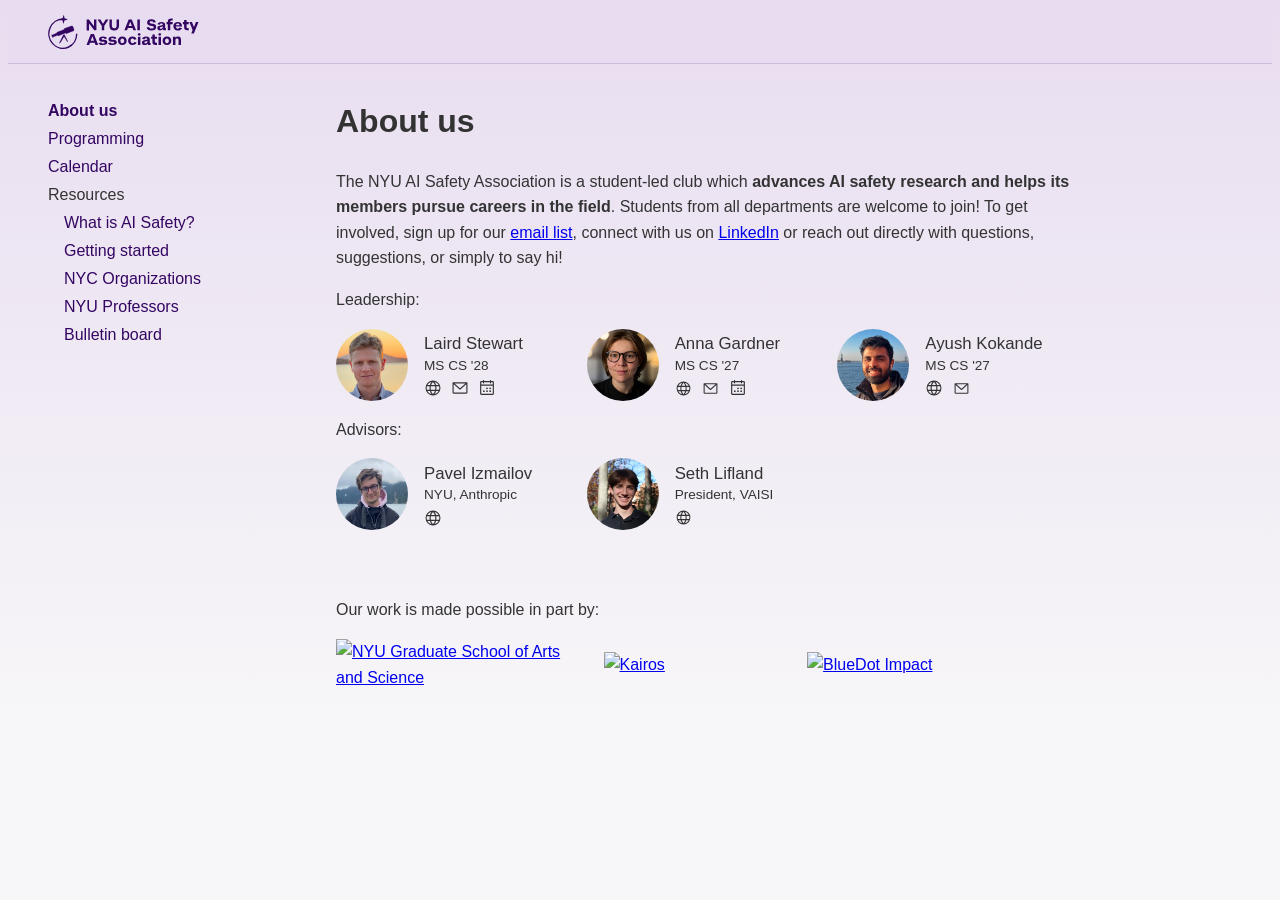
==== commit d5b59dd1: "add calendly link to anna's card on about page Co-Authored-By: Claude Opus 5.5 <noreply@anthropic.co" ====
--- a/about.html
+++ b/about.html
@@ -173,6 +173,12 @@
                   aria-label="Email"
                   title="Email"
                 ></a>
+                <a
+                  class="icon-calendar"
+                  href="https://calendly.com/a-c-gardner113/one-on-ones"
+                  aria-label="Schedule a meeting"
+                  title="Schedule a meeting"
+                ></a>
               </p>
             </div>
           </li>
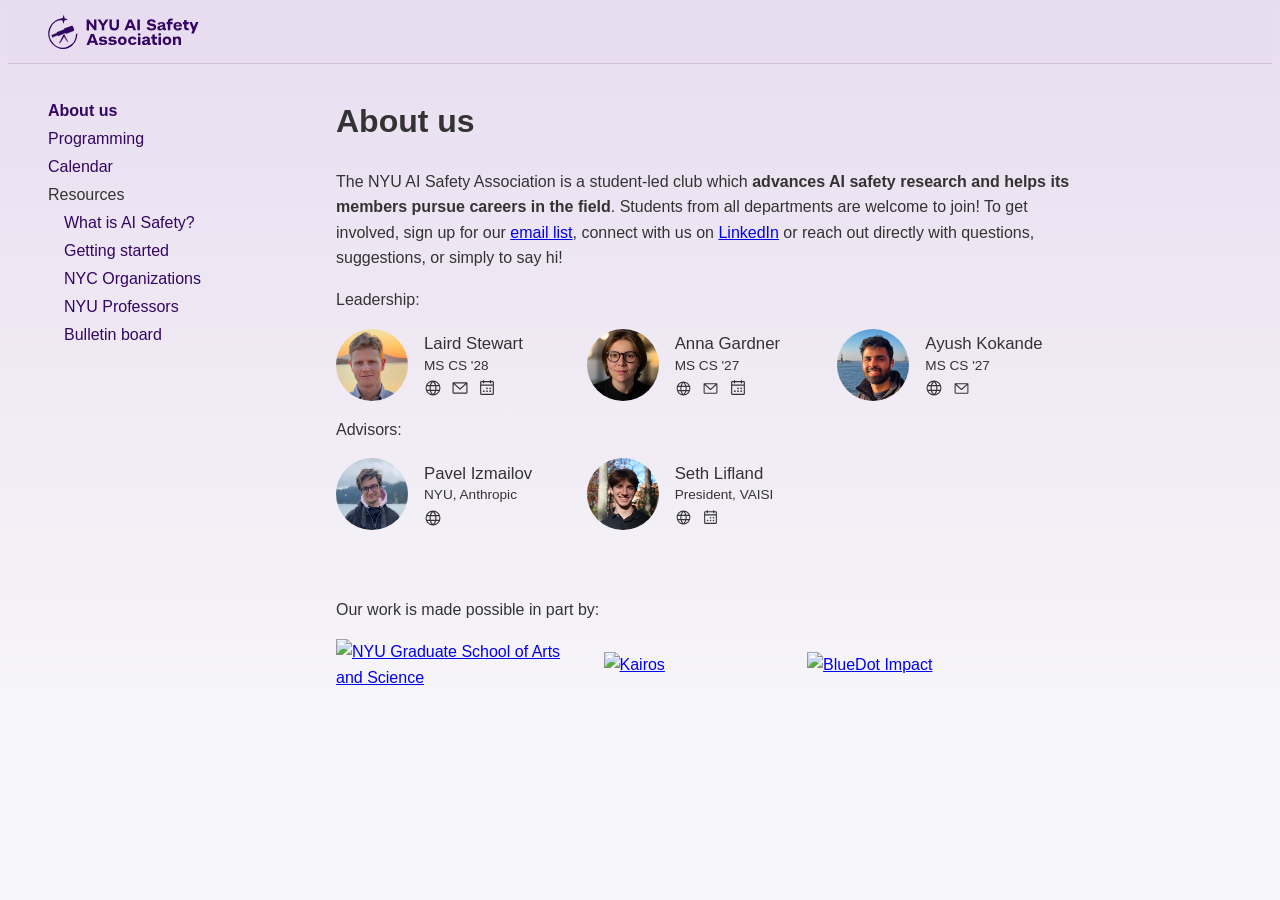
==== commit d3860c4d: "update seth card" ====
--- a/about.html
+++ b/about.html
@@ -233,6 +233,12 @@
                   aria-label="Website"
                   title="Website"
                 ></a>
+                <a
+                  class="icon-calendar"
+                  href="https://cal.com/seth-lifland"
+                  aria-label="Schedule a meeting"
+                  title="Schedule a meeting"
+                ></a>
               </p>
             </div>
           </li>
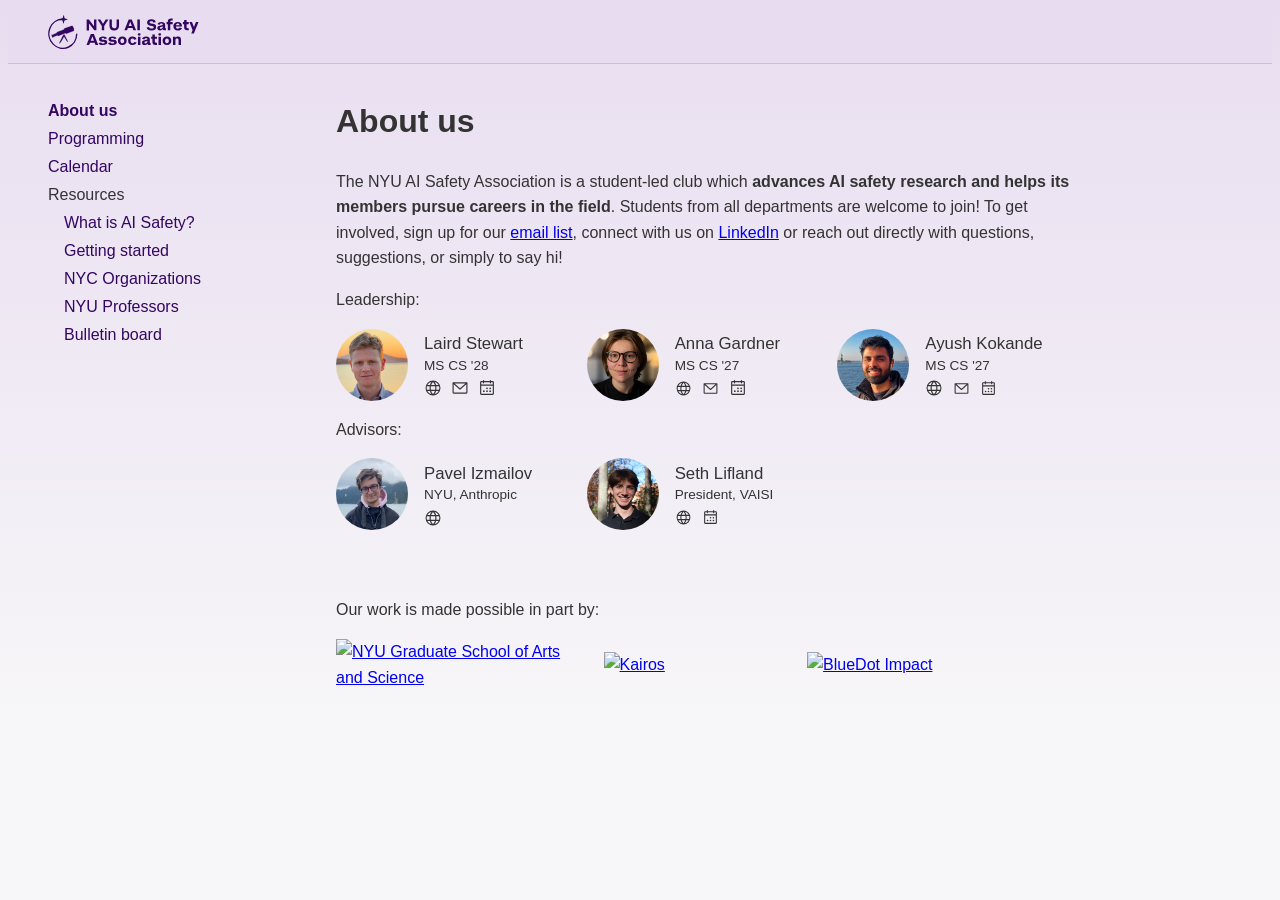
==== commit f503ebaf: "add calendly link to ayush's card on about page Co-Authored-By: Claude Opus 5.5 <noreply@anthropic.c" ====
--- a/about.html
+++ b/about.html
@@ -200,6 +200,12 @@
                   aria-label="Email"
                   title="Email"
                 ></a>
+                <a
+                  class="icon-calendar"
+                  href="https://calendly.com/ayushkokande093/30min"
+                  aria-label="Schedule a meeting"
+                  title="Schedule a meeting"
+                ></a>
               </p>
             </div>
           </li>
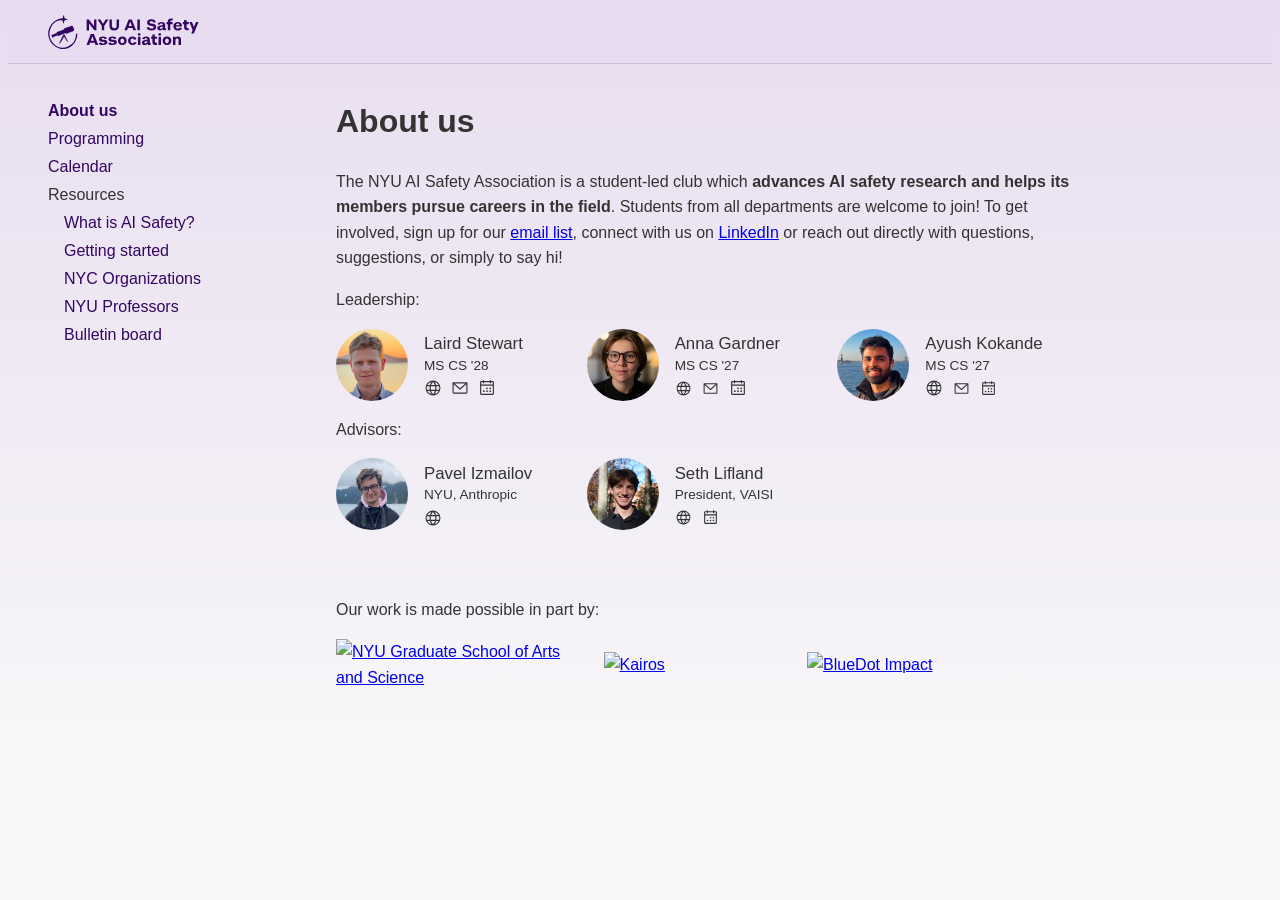
==== commit a471dff4: "send links to new tab in about.html" ====
--- a/about.html
+++ b/about.html
@@ -118,9 +118,14 @@
           sign up for our
           <a
             href="https://airtable.com/appwabH62gUU5lX3R/pagWhByk382lufnmL/form"
+            target="_blank"
+            rel="noopener"
             >email list</a
           >, connect with us on
-          <a href="https://www.linkedin.com/company/nyu-ai-safety-association/"
+          <a
+            href="https://www.linkedin.com/company/nyu-ai-safety-association/"
+            target="_blank"
+            rel="noopener"
             >LinkedIn</a
           >
           or reach out directly with questions, suggestions, or simply to say
@@ -137,6 +142,8 @@
                 <a
                   class="icon-site"
                   href="https://www.lairdstewart.com/"
+                  target="_blank"
+                  rel="noopener"
                   aria-label="Website"
                   title="Website"
                 ></a>
@@ -149,6 +156,8 @@
                 <a
                   class="icon-calendar"
                   href="https://www.cal.com/lairdstewart/virtual-meeting"
+                  target="_blank"
+                  rel="noopener"
                   aria-label="Schedule a meeting"
                   title="Schedule a meeting"
                 ></a>
@@ -164,6 +173,8 @@
                 <a
                   class="icon-site"
                   href="https://www.linkedin.com/in/a-c-gardner-47338a319/"
+                  target="_blank"
+                  rel="noopener"
                   aria-label="Website"
                   title="Website"
                 ></a>
@@ -176,6 +187,8 @@
                 <a
                   class="icon-calendar"
                   href="https://calendly.com/a-c-gardner113/one-on-ones"
+                  target="_blank"
+                  rel="noopener"
                   aria-label="Schedule a meeting"
                   title="Schedule a meeting"
                 ></a>
@@ -191,6 +204,8 @@
                 <a
                   class="icon-site"
                   href="https://www.linkedin.com/in/ayush-kokande-2000/"
+                  target="_blank"
+                  rel="noopener"
                   aria-label="Website"
                   title="Website"
                 ></a>
@@ -203,6 +218,8 @@
                 <a
                   class="icon-calendar"
                   href="https://calendly.com/ayushkokande093/30min"
+                  target="_blank"
+                  rel="noopener"
                   aria-label="Schedule a meeting"
                   title="Schedule a meeting"
                 ></a>
@@ -221,6 +238,8 @@
                 <a
                   class="icon-site"
                   href="https://izmailovpavel.github.io/"
+                  target="_blank"
+                  rel="noopener"
                   aria-label="Website"
                   title="Website"
                 ></a>
@@ -236,12 +255,16 @@
                 <a
                   class="icon-site"
                   href="https://www.sethlifland.com/"
+                  target="_blank"
+                  rel="noopener"
                   aria-label="Website"
                   title="Website"
                 ></a>
                 <a
                   class="icon-calendar"
                   href="https://cal.com/seth-lifland"
+                  target="_blank"
+                  rel="noopener"
                   aria-label="Schedule a meeting"
                   title="Schedule a meeting"
                 ></a>
@@ -253,16 +276,31 @@
         <br />
         <p>Our work is made possible in part by:</p>
         <p class="support-logos">
-          <a class="logo-gsas" href="https://gsas.nyu.edu/">
+          <a
+            class="logo-gsas"
+            href="https://gsas.nyu.edu/"
+            target="_blank"
+            rel="noopener"
+          >
             <img
               src="assets/gsas-logo.svg"
               alt="NYU Graduate School of Arts and Science"
             />
           </a>
-          <a class="logo-kairos" href="https://kairos-project.org/">
+          <a
+            class="logo-kairos"
+            href="https://kairos-project.org/"
+            target="_blank"
+            rel="noopener"
+          >
             <img src="assets/kairos-logo.svg" alt="Kairos" />
           </a>
-          <a class="logo-bluedot" href="https://bluedot.org/">
+          <a
+            class="logo-bluedot"
+            href="https://bluedot.org/"
+            target="_blank"
+            rel="noopener"
+          >
             <img src="assets/bluedot-logo.svg" alt="BlueDot Impact" />
           </a>
         </p>
